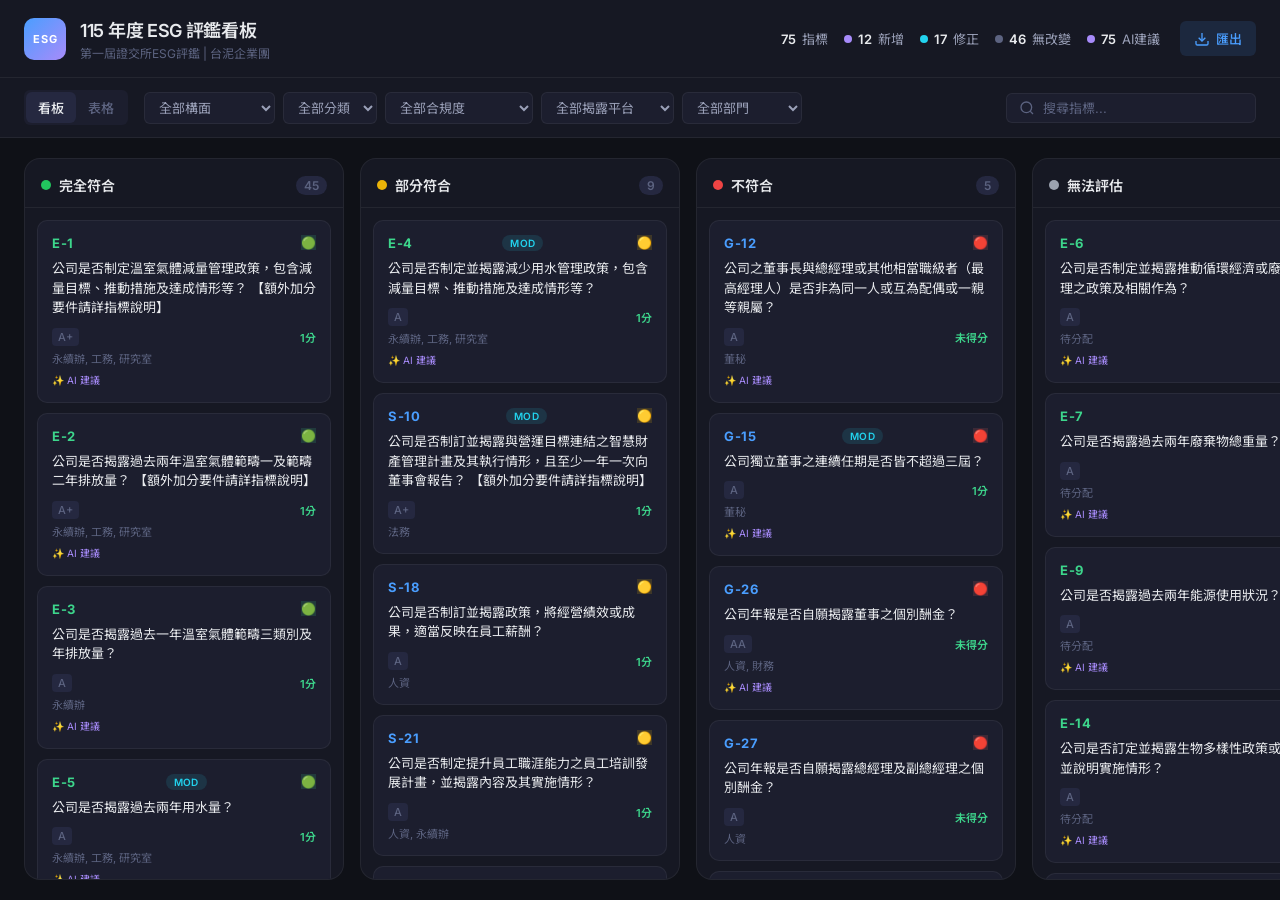
==== v2/index.html @ 0d7accf0 "Add v2 optimized dashboard for comparison New version in /v2/ with: - Fixed data (77 items, no dupli" ====
<!DOCTYPE html>
<html lang="zh-TW">
<head>
  <meta charset="UTF-8">
  <meta name="viewport" content="width=device-width, initial-scale=1.0">
  <title>ESG 評鑑看板 | 115年度</title>
  <meta name="description" content="115年度第一屆ESG評鑑指標管理看板，整合114年自評資料與AI填答建議">
  <link rel="preconnect" href="https://fonts.googleapis.com">
  <link href="https://fonts.googleapis.com/css2?family=Inter:wght@300;400;500;600;700&family=Noto+Sans+TC:wght@300;400;500;700&display=swap" rel="stylesheet">
  <link rel="stylesheet" href="style.css">
</head>
<body>
  <div id="app">
    <!-- Header -->
    <header class="header">
      <div class="header-left">
        <div class="logo">
          <span class="logo-icon">ESG</span>
          <div class="logo-text">
            <h1>115 年度 ESG 評鑑看板</h1>
            <p class="subtitle">第一屆證交所ESG評鑑 | 台泥企業團</p>
          </div>
        </div>
      </div>
      <div class="header-right">
        <div class="stats" id="stats"></div>
        <button class="btn btn-export" id="btnExport" title="匯出 Excel">
          <svg width="16" height="16" viewBox="0 0 24 24" fill="none" stroke="currentColor" stroke-width="2"><path d="M21 15v4a2 2 0 01-2 2H5a2 2 0 01-2-2v-4"/><polyline points="7 10 12 15 17 10"/><line x1="12" y1="15" x2="12" y2="3"/></svg>
          匯出
        </button>
      </div>
    </header>

    <!-- Toolbar -->
    <div class="toolbar">
      <div class="toolbar-left">
        <div class="view-toggle">
          <button class="btn btn-view active" data-view="kanban" id="btnKanban">看板</button>
          <button class="btn btn-view" data-view="table" id="btnTable">表格</button>
        </div>
        <div class="filter-group">
          <select id="filterFace" class="filter-select">
            <option value="">全部構面</option>
            <option value="E">環境面 (E)</option>
            <option value="S">社會面 (S)</option>
            <option value="G">公司治理面 (G)</option>
          </select>
          <select id="filterStatus" class="filter-select">
            <option value="">全部狀態</option>
            <option value="New_2026">新增指標</option>
            <option value="Modified_2026">修正指標</option>
          </select>
          <select id="filterCompliance" class="filter-select">
            <option value="">全部合規度</option>
            <option value="low">🟡/🔴 未完全符合</option>
            <option value="fully_compliant">🟢 完全符合</option>
            <option value="cannot_assess">⚪ 無法評估</option>
          </select>
          <select id="filterPlatform" class="filter-select">
            <option value="">全部揭露平台</option>
          </select>
          <select id="filterDept" class="filter-select">
            <option value="">全部部門</option>
          </select>
        </div>
      </div>
      <div class="toolbar-right">
        <div class="search-box">
          <svg width="16" height="16" viewBox="0 0 24 24" fill="none" stroke="currentColor" stroke-width="2"><circle cx="11" cy="11" r="8"/><path d="M21 21l-4.35-4.35"/></svg>
          <input type="text" id="searchInput" placeholder="搜尋指標..." autocomplete="off">
        </div>
      </div>
    </div>

    <!-- Kanban View -->
    <div class="kanban-container" id="kanbanView">
      <div class="kanban-board" id="kanbanBoard"></div>
    </div>

    <!-- Table View -->
    <div class="table-container hidden" id="tableView">
      <table class="data-table">
        <thead>
          <tr>
            <th>編號</th>
            <th>狀態</th>
            <th>構面</th>
            <th>評鑑指標</th>
            <th>題型</th>
            <th>114得分</th>
            <th>負責部門</th>
            <th>操作</th>
          </tr>
        </thead>
        <tbody id="tableBody"></tbody>
      </table>
    </div>

    <!-- Modal -->
    <div class="modal-overlay hidden" id="modalOverlay">
      <div class="modal" id="modal">
        <div class="modal-header">
          <div class="modal-title-group">
            <span class="modal-badge" id="modalBadge"></span>
            <h2 id="modalTitle"></h2>
          </div>
          <button class="btn-close" id="btnClose">&times;</button>
        </div>
        <div class="modal-body" id="modalBody"></div>
      </div>
    </div>
  </div>

  <script src="app.js"></script>
</body>
</html>
---- v2/style.css ----
/* ===========================
   ESG Kanban Dashboard Styles
   =========================== */

:root {
  /* Color System - Dark Mode */
  --bg-primary: #0f1117;
  --bg-secondary: #161823;
  --bg-card: #1c1e2e;
  --bg-card-hover: #232540;
  --bg-surface: #252840;
  --bg-modal: #1a1d30;

  --border-subtle: rgba(255, 255, 255, 0.06);
  --border-active: rgba(255, 255, 255, 0.12);

  --text-primary: #e8eaed;
  --text-secondary: #9aa0b8;
  --text-muted: #5c6380;

  /* Accent Colors */
  --accent-blue: #4a9eff;
  --accent-green: #3dd68c;
  --accent-orange: #f0a855;
  --accent-red: #f06565;
  --accent-purple: #a78bfa;
  --accent-cyan: #22d3ee;

  /* Category Colors */
  --env-color: #3dd68c;
  --env-bg: rgba(61, 214, 140, 0.1);
  --soc-color: #4a9eff;
  --soc-bg: rgba(74, 158, 255, 0.1);
  --gov-color: #f0a855;
  --gov-bg: rgba(240, 168, 85, 0.1);

  /* Status Colors */
  --new-color: #a78bfa;
  --new-bg: rgba(167, 139, 250, 0.12);
  --mod-color: #22d3ee;
  --mod-bg: rgba(34, 211, 238, 0.12);

  /* Score Colors */
  --score-pass: #3dd68c;
  --score-fail: #f06565;

  /* Spacing */
  --radius-sm: 6px;
  --radius-md: 10px;
  --radius-lg: 16px;
  --radius-xl: 20px;

  /* Typography */
  --font-sans: 'Inter', 'Noto Sans TC', -apple-system, BlinkMacSystemFont, sans-serif;
}

* { margin: 0; padding: 0; box-sizing: border-box; }

html, body {
  height: 100%;
  font-family: var(--font-sans);
  background: var(--bg-primary);
  color: var(--text-primary);
  -webkit-font-smoothing: antialiased;
}

#app {
  display: flex;
  flex-direction: column;
  height: 100vh;
}

/* === Header === */
.header {
  display: flex;
  align-items: center;
  justify-content: space-between;
  padding: 16px 24px;
  background: var(--bg-secondary);
  border-bottom: 1px solid var(--border-subtle);
  flex-shrink: 0;
}

.header-left { display: flex; align-items: center; gap: 16px; }
.header-right { display: flex; align-items: center; gap: 20px; }

.logo { display: flex; align-items: center; gap: 14px; }

.logo-icon {
  display: flex;
  align-items: center;
  justify-content: center;
  width: 42px;
  height: 42px;
  background: linear-gradient(135deg, var(--accent-blue), var(--accent-purple));
  border-radius: var(--radius-md);
  font-size: 11px;
  font-weight: 700;
  letter-spacing: 1px;
  color: white;
}

.logo-text h1 {
  font-size: 18px;
  font-weight: 600;
  letter-spacing: -0.3px;
}

.subtitle {
  font-size: 12px;
  color: var(--text-muted);
  margin-top: 2px;
}

.stats {
  display: flex;
  gap: 16px;
  font-size: 13px;
  color: var(--text-secondary);
}

.stat-item {
  display: flex;
  align-items: center;
  gap: 6px;
}

.stat-dot {
  width: 8px;
  height: 8px;
  border-radius: 50%;
}

.stat-count {
  font-weight: 600;
  color: var(--text-primary);
}

/* === Buttons === */
.btn {
  display: inline-flex;
  align-items: center;
  gap: 6px;
  padding: 8px 14px;
  border: none;
  border-radius: var(--radius-sm);
  font-family: var(--font-sans);
  font-size: 13px;
  font-weight: 500;
  cursor: pointer;
  transition: all 0.2s ease;
}

.btn-export {
  background: rgba(74, 158, 255, 0.12);
  color: var(--accent-blue);
}

.btn-export:hover {
  background: rgba(74, 158, 255, 0.22);
}

.btn-view {
  background: transparent;
  color: var(--text-muted);
  padding: 6px 12px;
}

.btn-view.active {
  background: var(--bg-surface);
  color: var(--text-primary);
}

.btn-view:hover:not(.active) {
  color: var(--text-secondary);
}

.btn-close {
  background: none;
  border: none;
  color: var(--text-muted);
  font-size: 24px;
  cursor: pointer;
  padding: 4px 8px;
  border-radius: var(--radius-sm);
  transition: all 0.15s;
}

.btn-close:hover {
  color: var(--text-primary);
  background: rgba(255, 255, 255, 0.06);
}

/* === Toolbar === */
.toolbar {
  display: flex;
  align-items: center;
  justify-content: space-between;
  padding: 12px 24px;
  background: var(--bg-secondary);
  border-bottom: 1px solid var(--border-subtle);
  flex-shrink: 0;
  gap: 16px;
}

.toolbar-left {
  display: flex;
  align-items: center;
  gap: 16px;
}

.toolbar-right {
  display: flex;
  align-items: center;
  gap: 12px;
}

.view-toggle {
  display: flex;
  background: var(--bg-card);
  border-radius: var(--radius-sm);
  padding: 2px;
}

.filter-group {
  display: flex;
  gap: 8px;
}

.filter-select {
  background: var(--bg-card);
  color: var(--text-secondary);
  border: 1px solid var(--border-subtle);
  border-radius: var(--radius-sm);
  padding: 6px 10px;
  font-family: var(--font-sans);
  font-size: 13px;
  cursor: pointer;
  transition: border-color 0.15s;
}

.filter-select:hover { border-color: var(--border-active); }
.filter-select:focus { outline: none; border-color: var(--accent-blue); }

.search-box {
  display: flex;
  align-items: center;
  gap: 8px;
  background: var(--bg-card);
  border: 1px solid var(--border-subtle);
  border-radius: var(--radius-sm);
  padding: 6px 12px;
  transition: border-color 0.15s;
}

.search-box:focus-within { border-color: var(--accent-blue); }

.search-box svg { color: var(--text-muted); flex-shrink: 0; }

.search-box input {
  background: transparent;
  border: none;
  color: var(--text-primary);
  font-family: var(--font-sans);
  font-size: 13px;
  width: 200px;
  outline: none;
}

.search-box input::placeholder { color: var(--text-muted); }

/* === Kanban === */
.kanban-container {
  flex: 1;
  overflow-x: auto;
  overflow-y: hidden;
  padding: 20px 24px;
}

.kanban-board {
  display: flex;
  gap: 16px;
  height: 100%;
  min-width: min-content;
}

.kanban-column {
  flex: 0 0 320px;
  display: flex;
  flex-direction: column;
  background: var(--bg-secondary);
  border-radius: var(--radius-lg);
  border: 1px solid var(--border-subtle);
  overflow: hidden;
}

.kanban-column-header {
  display: flex;
  align-items: center;
  justify-content: space-between;
  padding: 16px 16px 12px;
  border-bottom: 1px solid var(--border-subtle);
  flex-shrink: 0;
}

.kanban-column-title {
  display: flex;
  align-items: center;
  gap: 8px;
  font-size: 14px;
  font-weight: 600;
}

.column-color-dot {
  width: 10px;
  height: 10px;
  border-radius: 50%;
}

.kanban-column-count {
  background: var(--bg-surface);
  color: var(--text-muted);
  font-size: 12px;
  font-weight: 600;
  padding: 2px 8px;
  border-radius: 10px;
}

.kanban-column-body {
  flex: 1;
  overflow-y: auto;
  padding: 12px;
  display: flex;
  flex-direction: column;
  gap: 10px;
}

.kanban-column-body::-webkit-scrollbar {
  width: 4px;
}

.kanban-column-body::-webkit-scrollbar-track {
  background: transparent;
}

.kanban-column-body::-webkit-scrollbar-thumb {
  background: rgba(255, 255, 255, 0.08);
  border-radius: 4px;
}

/* === Card === */
.card {
  background: var(--bg-card);
  border: 1px solid var(--border-subtle);
  border-radius: var(--radius-md);
  padding: 14px;
  cursor: pointer;
  transition: all 0.2s ease;
  position: relative;
}

.card:hover {
  background: var(--bg-card-hover);
  border-color: var(--border-active);
  transform: translateY(-1px);
  box-shadow: 0 4px 20px rgba(0, 0, 0, 0.3);
}

.card-header {
  display: flex;
  align-items: flex-start;
  justify-content: space-between;
  margin-bottom: 8px;
}

.card-id {
  font-size: 13px;
  font-weight: 700;
  letter-spacing: 0.5px;
}

.card-id.env { color: var(--env-color); }
.card-id.soc { color: var(--soc-color); }
.card-id.gov { color: var(--gov-color); }

.card-badge {
  font-size: 10px;
  font-weight: 600;
  padding: 2px 8px;
  border-radius: 10px;
  letter-spacing: 0.3px;
}

.card-badge.new {
  background: var(--new-bg);
  color: var(--new-color);
}

.card-badge.modified {
  background: var(--mod-bg);
  color: var(--mod-color);
}

.card-title {
  font-size: 13px;
  line-height: 1.5;
  color: var(--text-primary);
  display: -webkit-box;
  -webkit-line-clamp: 3;
  -webkit-box-orient: vertical;
  overflow: hidden;
  margin-bottom: 10px;
}

.card-footer {
  display: flex;
  align-items: center;
  justify-content: space-between;
  font-size: 11px;
}

.card-type {
  background: var(--bg-surface);
  color: var(--text-muted);
  padding: 2px 6px;
  border-radius: 4px;
  font-weight: 500;
}

.card-score {
  font-weight: 600;
  display: flex;
  align-items: center;
  gap: 4px;
}

.card-score.pass { color: var(--score-pass); }
.card-score.fail { color: var(--score-fail); }
.card-score.na { color: var(--text-muted); }

.card-dept {
  font-size: 11px;
  color: var(--text-muted);
  margin-top: 6px;
  display: flex;
  align-items: center;
  gap: 4px;
}

.card-ai-badge {
  display: inline-flex;
  align-items: center;
  gap: 3px;
  font-size: 10px;
  color: var(--accent-purple);
  margin-top: 6px;
}

/* === Table View === */
.table-container {
  flex: 1;
  overflow: auto;
  padding: 20px 24px;
}

.data-table {
  width: 100%;
  border-collapse: collapse;
  font-size: 13px;
}

.data-table thead th {
  position: sticky;
  top: 0;
  background: var(--bg-secondary);
  color: var(--text-muted);
  font-weight: 600;
  font-size: 12px;
  text-transform: uppercase;
  letter-spacing: 0.5px;
  padding: 12px 14px;
  text-align: left;
  border-bottom: 1px solid var(--border-subtle);
  white-space: nowrap;
}

.data-table tbody tr {
  border-bottom: 1px solid var(--border-subtle);
  cursor: pointer;
  transition: background 0.15s;
}

.data-table tbody tr:hover {
  background: var(--bg-card-hover);
}

.data-table td {
  padding: 12px 14px;
  vertical-align: top;
}

.data-table td:nth-child(4) {
  max-width: 400px;
  white-space: normal;
  line-height: 1.5;
}

/* === Modal === */
.modal-overlay {
  position: fixed;
  inset: 0;
  background: rgba(0, 0, 0, 0.65);
  backdrop-filter: blur(8px);
  display: flex;
  align-items: center;
  justify-content: center;
  z-index: 1000;
  animation: fadeIn 0.2s ease;
}

@keyframes fadeIn {
  from { opacity: 0; }
  to { opacity: 1; }
}

.modal {
  background: var(--bg-modal);
  border: 1px solid var(--border-subtle);
  border-radius: var(--radius-xl);
  width: 90%;
  max-width: 780px;
  max-height: 85vh;
  display: flex;
  flex-direction: column;
  box-shadow: 0 20px 60px rgba(0, 0, 0, 0.5);
  animation: slideUp 0.25s ease;
}

@keyframes slideUp {
  from { transform: translateY(20px); opacity: 0; }
  to { transform: translateY(0); opacity: 1; }
}

.modal-header {
  display: flex;
  align-items: flex-start;
  justify-content: space-between;
  padding: 24px 28px 16px;
  border-bottom: 1px solid var(--border-subtle);
}

.modal-title-group {
  display: flex;
  flex-direction: column;
  gap: 8px;
  flex: 1;
}

.modal-badge {
  display: inline-flex;
  align-self: flex-start;
  font-size: 11px;
  font-weight: 600;
  padding: 3px 10px;
  border-radius: 10px;
  letter-spacing: 0.3px;
}

.modal-header h2 {
  font-size: 16px;
  font-weight: 600;
  line-height: 1.5;
}

.modal-body {
  flex: 1;
  overflow-y: auto;
  padding: 24px 28px 28px;
}

.modal-section {
  margin-bottom: 24px;
}

.modal-section:last-child {
  margin-bottom: 0;
}

.modal-section-title {
  font-size: 12px;
  font-weight: 600;
  text-transform: uppercase;
  letter-spacing: 0.8px;
  color: var(--text-muted);
  margin-bottom: 10px;
  display: flex;
  align-items: center;
  gap: 6px;
}

.modal-section-content {
  font-size: 13px;
  line-height: 1.7;
  color: var(--text-secondary);
  white-space: pre-wrap;
  word-break: break-word;
}

.modal-info-grid {
  display: grid;
  grid-template-columns: repeat(auto-fit, minmax(200px, 1fr));
  gap: 12px;
}

.info-card {
  background: var(--bg-surface);
  border-radius: var(--radius-md);
  padding: 14px;
}

.info-card-label {
  font-size: 11px;
  color: var(--text-muted);
  margin-bottom: 6px;
  font-weight: 500;
}

.info-card-value {
  font-size: 14px;
  color: var(--text-primary);
  font-weight: 600;
}

/* AI Suggestion in Modal */
.ai-section {
  background: linear-gradient(135deg, rgba(167, 139, 250, 0.06), rgba(74, 158, 255, 0.04));
  border: 1px solid rgba(167, 139, 250, 0.15);
  border-radius: var(--radius-md);
  padding: 20px;
}

.ai-section .modal-section-title {
  color: var(--accent-purple);
}

.ai-item {
  margin-bottom: 16px;
}

.ai-item:last-child { margin-bottom: 0; }

.ai-item-label {
  font-size: 12px;
  font-weight: 600;
  color: var(--accent-purple);
  margin-bottom: 6px;
}

.ai-item-content {
  font-size: 13px;
  line-height: 1.6;
  color: var(--text-secondary);
}

.ai-item-content ul {
  padding-left: 18px;
  margin-top: 4px;
}

.ai-item-content li {
  margin-bottom: 4px;
}

.ai-placeholder {
  text-align: center;
  padding: 20px;
  color: var(--text-muted);
  font-size: 13px;
}

/* Score badge in modal */
.score-badge {
  display: inline-flex;
  align-items: center;
  gap: 4px;
  padding: 4px 10px;
  border-radius: var(--radius-sm);
  font-weight: 600;
  font-size: 13px;
}

.score-badge.pass {
  background: rgba(61, 214, 140, 0.12);
  color: var(--score-pass);
}

.score-badge.fail {
  background: rgba(240, 101, 101, 0.12);
  color: var(--score-fail);
}

/* === Compliance Section === */
.compliance-badge-sm {
  font-size: 12px;
  margin-left: 4px;
  cursor: help;
}

.compliance-section {
  background: linear-gradient(135deg, rgba(74, 158, 255, 0.06), rgba(61, 214, 140, 0.04));
  border: 1px solid rgba(74, 158, 255, 0.15);
  border-radius: var(--radius-md);
  padding: 20px;
}

.compliance-section .modal-section-title {
  color: var(--accent-blue);
}

.compliance-header {
  display: flex;
  align-items: center;
  gap: 14px;
  flex-wrap: wrap;
  margin-bottom: 14px;
}

.compliance-badge {
  display: inline-flex;
  align-items: center;
  gap: 6px;
  padding: 6px 14px;
  border-radius: var(--radius-sm);
  font-weight: 700;
  font-size: 14px;
}

.compliance-full {
  background: rgba(61, 214, 140, 0.15);
  color: var(--score-pass);
}

.compliance-partial {
  background: rgba(255, 193, 7, 0.15);
  color: #ffc107;
}

.compliance-fail {
  background: rgba(240, 101, 101, 0.15);
  color: var(--score-fail);
}

.compliance-na {
  background: rgba(255, 255, 255, 0.06);
  color: var(--text-muted);
}

.compliance-confidence,
.compliance-urls {
  font-size: 12px;
  color: var(--text-muted);
  font-weight: 500;
}

.compliance-gap {
  background: rgba(0, 0, 0, 0.2);
  border-radius: var(--radius-sm);
  padding: 12px 16px;
  font-size: 13px;
  line-height: 1.7;
  color: var(--text-secondary);
  margin-bottom: 16px;
}

.compliance-list-title {
  font-size: 12px;
  font-weight: 600;
  color: var(--text-muted);
  margin: 14px 0 8px;
  display: flex;
  align-items: center;
  gap: 6px;
}

.compliance-list {
  padding-left: 20px;
  font-size: 13px;
  line-height: 1.7;
  color: var(--text-secondary);
}

.compliance-list.matched li {
  color: var(--score-pass);
}

.compliance-list.matched li::marker {
  color: var(--score-pass);
}

.compliance-list.missing li {
  color: var(--score-fail);
}

.compliance-list.missing li::marker {
  color: var(--score-fail);
}

.url-analysis-grid {
  display: flex;
  flex-direction: column;
  gap: 8px;
}

.url-analysis-item {
  display: flex;
  align-items: flex-start;
  gap: 10px;
  background: rgba(0, 0, 0, 0.15);
  border-radius: var(--radius-sm);
  padding: 10px 14px;
  font-size: 12px;
}

.url-analysis-item.irrelevant {
  opacity: 0.6;
}

.url-icon {
  flex-shrink: 0;
  font-size: 14px;
  margin-top: 1px;
}

.url-info {
  flex: 1;
  min-width: 0;
}

.url-path {
  font-family: var(--font-mono);
  font-size: 11px;
  color: var(--accent-blue);
  white-space: nowrap;
  overflow: hidden;
  text-overflow: ellipsis;
  margin-bottom: 4px;
}

.url-summary {
  font-size: 12px;
  color: var(--text-muted);
  line-height: 1.5;
}

.compliance-recommendation {
  margin-top: 14px;
  background: rgba(255, 193, 7, 0.08);
  border: 1px solid rgba(255, 193, 7, 0.15);
  border-radius: var(--radius-sm);
  padding: 12px 16px;
  font-size: 13px;
  line-height: 1.7;
  color: var(--text-secondary);
}

.compliance-recommendation strong {
  color: #ffc107;
}

/* === Draft Section ===  */
.draft-section {
  background: linear-gradient(135deg, rgba(61, 214, 140, 0.06), rgba(74, 158, 255, 0.04));
  border: 1px solid rgba(61, 214, 140, 0.15);
  border-radius: var(--radius-md);
  padding: 20px;
}

.draft-section .modal-section-title {
  color: var(--accent-green);
}

.draft-form {
  display: flex;
  flex-direction: column;
  gap: 12px;
}

.draft-input-row {
  display: grid;
  grid-template-columns: 1fr 1fr;
  gap: 12px;
}

.draft-field {
  display: flex;
  flex-direction: column;
  gap: 4px;
}

.draft-label {
  font-size: 12px;
  font-weight: 500;
  color: var(--text-muted);
}

.draft-required {
  color: var(--accent-red);
}

.draft-input {
  background: rgba(0, 0, 0, 0.25);
  border: 1px solid var(--border-subtle);
  border-radius: var(--radius-sm);
  padding: 8px 12px;
  color: var(--text-primary);
  font-family: var(--font-sans);
  font-size: 13px;
  transition: border-color 0.15s;
}

.draft-input:focus {
  outline: none;
  border-color: var(--accent-green);
}

.draft-input::placeholder {
  color: var(--text-muted);
}

.draft-textarea {
  background: rgba(0, 0, 0, 0.25);
  border: 1px solid var(--border-subtle);
  border-radius: var(--radius-sm);
  padding: 12px;
  color: var(--text-primary);
  font-family: var(--font-sans);
  font-size: 13px;
  line-height: 1.6;
  resize: vertical;
  min-height: 100px;
  transition: border-color 0.15s;
}

.draft-textarea:focus {
  outline: none;
  border-color: var(--accent-green);
}

.draft-textarea::placeholder {
  color: var(--text-muted);
}

.draft-actions {
  display: flex;
  align-items: center;
  gap: 14px;
  margin-top: 4px;
}

.draft-submit-btn {
  display: inline-flex;
  align-items: center;
  gap: 6px;
  padding: 10px 20px;
  border: none;
  border-radius: var(--radius-sm);
  background: linear-gradient(135deg, var(--accent-green), #2bb878);
  color: #fff;
  font-family: var(--font-sans);
  font-size: 13px;
  font-weight: 600;
  cursor: pointer;
  transition: all 0.2s ease;
  box-shadow: 0 2px 12px rgba(61, 214, 140, 0.25);
}

.draft-submit-btn:hover:not(:disabled) {
  transform: translateY(-1px);
  box-shadow: 0 4px 20px rgba(61, 214, 140, 0.35);
}

.draft-submit-btn:active:not(:disabled) {
  transform: translateY(0);
}

.draft-submit-btn:disabled {
  opacity: 0.6;
  cursor: not-allowed;
}

.draft-status {
  font-size: 13px;
  font-weight: 500;
  transition: all 0.2s;
}

.draft-status-success {
  color: var(--accent-green);
}

.draft-status-error {
  color: var(--accent-red);
}

@media (max-width: 768px) {
  .draft-input-row {
    grid-template-columns: 1fr;
  }
}

/* === Hidden === */
.hidden { display: none !important; }

/* === Responsive === */
@media (max-width: 768px) {
  .header { flex-direction: column; gap: 12px; align-items: flex-start; }
  .toolbar { flex-direction: column; align-items: stretch; }
  .toolbar-left { flex-wrap: wrap; }
  .filter-group { flex-wrap: wrap; }
  .kanban-column { flex: 0 0 280px; }
}
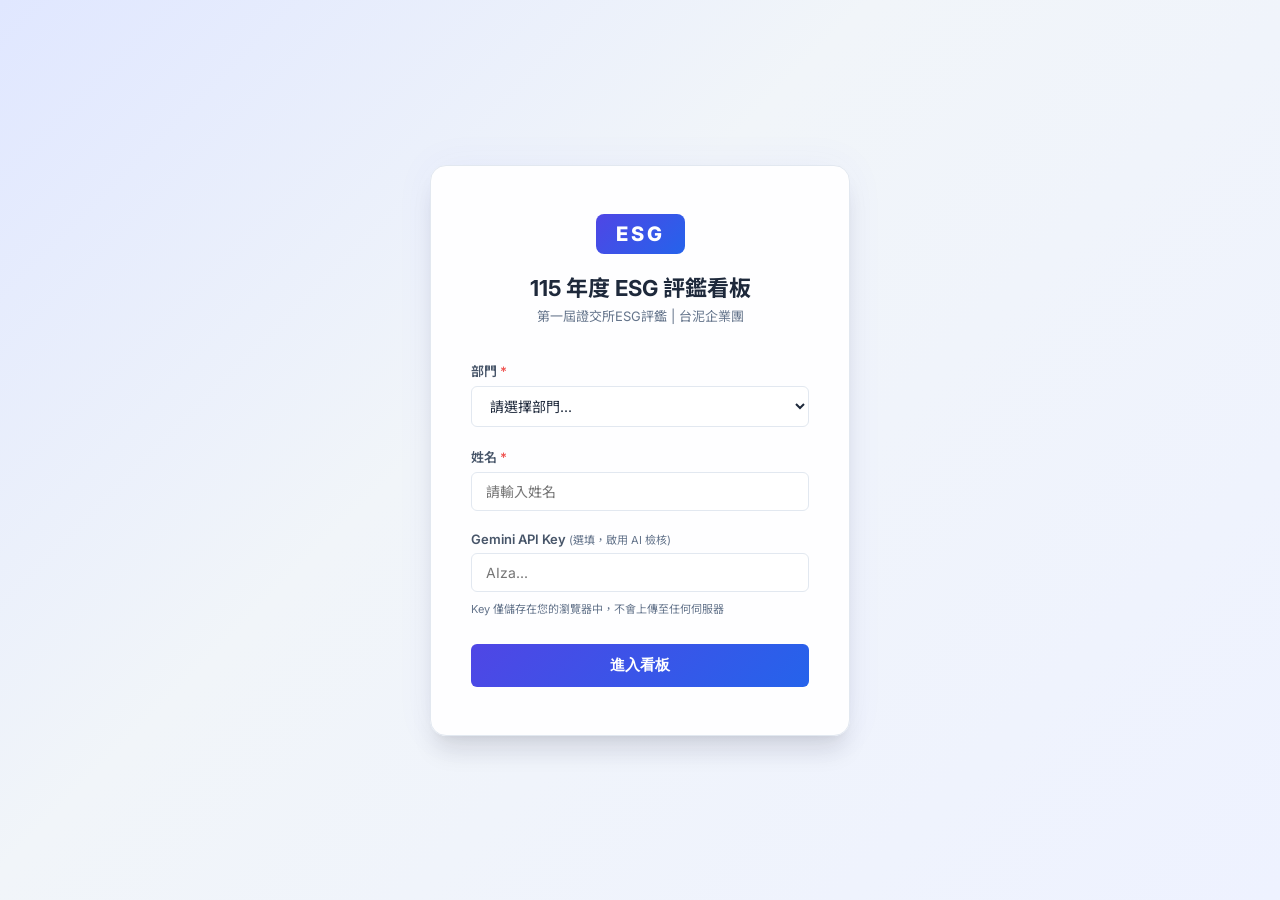
==== commit 51311411: "feat: integrate V2 UI with AI validation, fill-in forms, and light theme" ====
--- a/v2/index.html
+++ b/v2/index.html
@@ -10,7 +10,37 @@
   <link rel="stylesheet" href="style.css">
 </head>
 <body>
-  <div id="app">
+  <!-- Login Overlay -->
+  <div class="login-overlay" id="loginOverlay">
+    <div class="login-card">
+      <div class="login-logo">
+        <span class="login-logo-icon">ESG</span>
+        <h1>115 年度 ESG 評鑑看板</h1>
+        <p>第一屆證交所ESG評鑑 | 台泥企業團</p>
+      </div>
+      <div class="login-form">
+        <div class="login-field">
+          <label>部門 <span class="required">*</span></label>
+          <select id="loginDept" class="login-input">
+            <option value="">請選擇部門...</option>
+          </select>
+        </div>
+        <div class="login-field">
+          <label>姓名 <span class="required">*</span></label>
+          <input type="text" id="loginName" class="login-input" placeholder="請輸入姓名">
+        </div>
+        <div class="login-field">
+          <label>Gemini API Key <span class="login-optional">(選填，啟用 AI 檢核)</span></label>
+          <input type="password" id="loginApiKey" class="login-input" placeholder="AIza...">
+          <div class="login-hint">Key 僅儲存在您的瀏覽器中，不會上傳至任何伺服器</div>
+        </div>
+        <button class="login-btn" id="loginBtn" onclick="handleLogin()">進入看板</button>
+        <div class="login-error hidden" id="loginError"></div>
+      </div>
+    </div>
+  </div>
+
+  <div id="app" class="hidden">
     <!-- Header -->
     <header class="header">
       <div class="header-left">
@@ -24,6 +54,7 @@
       </div>
       <div class="header-right">
         <div class="stats" id="stats"></div>
+        <div class="user-info" id="userInfo"></div>
         <button class="btn btn-export" id="btnExport" title="匯出 Excel">
           <svg width="16" height="16" viewBox="0 0 24 24" fill="none" stroke="currentColor" stroke-width="2"><path d="M21 15v4a2 2 0 01-2 2H5a2 2 0 01-2-2v-4"/><polyline points="7 10 12 15 17 10"/><line x1="12" y1="15" x2="12" y2="3"/></svg>
           匯出
@@ -39,6 +70,7 @@
           <button class="btn btn-view" data-view="table" id="btnTable">表格</button>
         </div>
         <div class="filter-group">
+          <!-- V2 面板 -->
           <select id="filterFace" class="filter-select">
             <option value="">全部構面</option>
             <option value="E">環境面 (E)</option>
@@ -47,8 +79,9 @@
           </select>
           <select id="filterStatus" class="filter-select">
             <option value="">全部狀態</option>
-            <option value="New_2026">新增指標</option>
-            <option value="Modified_2026">修正指標</option>
+            <option value="新增">新增指標</option>
+            <option value="修正">修正指標</option>
+            <option value="無改變">無改變</option>
           </select>
           <select id="filterCompliance" class="filter-select">
             <option value="">全部合規度</option>
@@ -56,11 +89,18 @@
             <option value="fully_compliant">🟢 完全符合</option>
             <option value="cannot_assess">⚪ 無法評估</option>
           </select>
+          <!-- Additional V2 Filter -->
           <select id="filterPlatform" class="filter-select">
             <option value="">全部揭露平台</option>
           </select>
           <select id="filterDept" class="filter-select">
             <option value="">全部部門</option>
+          </select>
+          <select id="filterFilled" class="filter-select">
+            <option value="">全部填答狀態</option>
+            <option value="filled">✅ 已填答</option>
+            <option value="draft">📝 有草稿</option>
+            <option value="empty">⬜ 未填答</option>
           </select>
         </div>
       </div>
@@ -89,6 +129,7 @@
             <th>題型</th>
             <th>114得分</th>
             <th>負責部門</th>
+            <th>填答</th>
             <th>操作</th>
           </tr>
         </thead>
@@ -111,6 +152,7 @@
     </div>
   </div>
 
+  <script src="ai-validator.js"></script>
   <script src="app.js"></script>
 </body>
 </html>
--- a/v2/style.css
+++ b/v2/style.css
@@ -1,1021 +1,886 @@
-/* ===========================
-   ESG Kanban Dashboard Styles
-   =========================== */
-
+/* ========================================
+   ESG Dashboard - Enhanced Style v3 (Light Mode)
+   ======================================== */
+
+/* CSS Variables */
 :root {
-  /* Color System - Dark Mode */
-  --bg-primary: #0f1117;
-  --bg-secondary: #161823;
-  --bg-card: #1c1e2e;
-  --bg-card-hover: #232540;
-  --bg-surface: #252840;
-  --bg-modal: #1a1d30;
-
-  --border-subtle: rgba(255, 255, 255, 0.06);
-  --border-active: rgba(255, 255, 255, 0.12);
-
-  --text-primary: #e8eaed;
-  --text-secondary: #9aa0b8;
-  --text-muted: #5c6380;
-
-  /* Accent Colors */
-  --accent-blue: #4a9eff;
-  --accent-green: #3dd68c;
-  --accent-orange: #f0a855;
-  --accent-red: #f06565;
-  --accent-purple: #a78bfa;
-  --accent-cyan: #22d3ee;
-
-  /* Category Colors */
-  --env-color: #3dd68c;
-  --env-bg: rgba(61, 214, 140, 0.1);
-  --soc-color: #4a9eff;
-  --soc-bg: rgba(74, 158, 255, 0.1);
-  --gov-color: #f0a855;
-  --gov-bg: rgba(240, 168, 85, 0.1);
-
-  /* Status Colors */
-  --new-color: #a78bfa;
-  --new-bg: rgba(167, 139, 250, 0.12);
-  --mod-color: #22d3ee;
-  --mod-bg: rgba(34, 211, 238, 0.12);
-
-  /* Score Colors */
-  --score-pass: #3dd68c;
-  --score-fail: #f06565;
-
-  /* Spacing */
+  /* Light Theme Colors */
+  --bg-dark: #f8fafc;
+  --bg-surface: #ffffff;
+  --bg-card: #ffffff;
+  --bg-hover: #f1f5f9;
+  --bg-input: #ffffff;
+  --border-subtle: #e2e8f0;
+  --border-focus: #5c6bc0;
+
+  --text-primary: #1e293b;
+  --text-secondary: #475569;
+  --text-muted: #64748b;
+
+  --env-color: #059669;
+  --soc-color: #d946ef;
+  --gov-color: #4f46e5;
+
+  --new-color: #0284c7;
+  --mod-color: #d97706;
+
+  --score-pass: #059669;
+  --score-fail: #e11d48;
+
+  --accent-blue: #2563eb;
+  --accent-cyan: #0891b2;
+  --accent-orange: #ea580c;
+  --accent-green: #16a34a;
+  --accent-purple: #9333ea;
+
+  --gradient-primary: linear-gradient(135deg, #4f46e5 0%, #2563eb 100%);
+  --gradient-success: linear-gradient(135deg, #15803d 0%, #16a34a 100%);
+  --gradient-warning: linear-gradient(135deg, #b45309 0%, #ea580c 100%);
+  --gradient-error: linear-gradient(135deg, #be123c 0%, #e11d48 100%);
+
+  --shadow-card: 0 4px 6px -1px rgba(0,0,0,0.05), 0 2px 4px -2px rgba(0,0,0,0.02);
+  --shadow-modal: 0 20px 25px -5px rgba(0,0,0,0.1), 0 8px 10px -6px rgba(0,0,0,0.05);
+  --shadow-glow: 0 0 15px rgba(79,70,229,0.15);
+  --radius: 10px;
   --radius-sm: 6px;
-  --radius-md: 10px;
-  --radius-lg: 16px;
-  --radius-xl: 20px;
-
-  /* Typography */
-  --font-sans: 'Inter', 'Noto Sans TC', -apple-system, BlinkMacSystemFont, sans-serif;
-}
-
-* { margin: 0; padding: 0; box-sizing: border-box; }
-
-html, body {
-  height: 100%;
-  font-family: var(--font-sans);
-  background: var(--bg-primary);
-  color: var(--text-primary);
+}
+
+/* Reset */
+*, *::before, *::after { box-sizing: border-box; margin: 0; padding: 0; }
+html { font-size: 14px; }
+body {
+  font-family: 'Inter', 'Noto Sans TC', sans-serif;
+  background: var(--bg-dark);
+  color: var(--text-primary);
+  min-height: 100vh;
   -webkit-font-smoothing: antialiased;
 }
 
-#app {
-  display: flex;
-  flex-direction: column;
-  height: 100vh;
-}
-
-/* === Header === */
-.header {
-  display: flex;
-  align-items: center;
-  justify-content: space-between;
-  padding: 16px 24px;
-  background: var(--bg-secondary);
-  border-bottom: 1px solid var(--border-subtle);
-  flex-shrink: 0;
-}
-
-.header-left { display: flex; align-items: center; gap: 16px; }
-.header-right { display: flex; align-items: center; gap: 20px; }
-
-.logo { display: flex; align-items: center; gap: 14px; }
-
-.logo-icon {
+.hidden { display: none !important; }
+
+/* ========================================
+   LOGIN OVERLAY
+   ======================================== */
+.login-overlay {
+  position: fixed;
+  inset: 0;
+  z-index: 9999;
   display: flex;
   align-items: center;
   justify-content: center;
-  width: 42px;
-  height: 42px;
-  background: linear-gradient(135deg, var(--accent-blue), var(--accent-purple));
-  border-radius: var(--radius-md);
+  background: linear-gradient(135deg, #e0e7ff 0%, #f1f5f9 40%, #eef2ff 100%);
+  backdrop-filter: blur(20px);
+}
+
+.login-card {
+  width: 420px;
+  background: rgba(255, 255, 255, 0.95);
+  border: 1px solid var(--border-subtle);
+  border-radius: 16px;
+  padding: 48px 40px;
+  box-shadow: var(--shadow-modal), 0 0 40px rgba(79,70,229,0.05);
+  animation: login-fade-in 0.5s ease;
+}
+
+@keyframes login-fade-in {
+  from { opacity: 0; transform: translateY(20px) scale(0.97); }
+  to { opacity: 1; transform: translateY(0) scale(1); }
+}
+
+.login-logo {
+  text-align: center;
+  margin-bottom: 36px;
+}
+.login-logo-icon {
+  display: inline-block;
+  font-size: 20px;
+  font-weight: 800;
+  letter-spacing: 3px;
+  background: var(--gradient-primary);
+  color: #fff;
+  padding: 8px 20px;
+  border-radius: 8px;
+  margin-bottom: 16px;
+}
+.login-logo h1 {
+  font-size: 22px;
+  font-weight: 700;
+  color: var(--text-primary);
+  margin-bottom: 4px;
+}
+.login-logo p {
+  font-size: 13px;
+  color: var(--text-muted);
+}
+
+.login-form { display: flex; flex-direction: column; gap: 20px; }
+.login-field { display: flex; flex-direction: column; gap: 6px; }
+.login-field label {
+  font-size: 13px;
+  font-weight: 600;
+  color: var(--text-secondary);
+}
+.login-field .required { color: #ef5350; }
+.login-optional {
   font-size: 11px;
-  font-weight: 700;
-  letter-spacing: 1px;
-  color: white;
-}
-
-.logo-text h1 {
-  font-size: 18px;
-  font-weight: 600;
-  letter-spacing: -0.3px;
-}
-
-.subtitle {
-  font-size: 12px;
+  color: var(--text-muted);
+  font-weight: 400;
+}
+.login-input {
+  background: var(--bg-input);
+  border: 1px solid var(--border-subtle);
+  border-radius: var(--radius-sm);
+  color: var(--text-primary);
+  padding: 10px 14px;
+  font-size: 14px;
+  font-family: inherit;
+  outline: none;
+  transition: border-color 0.2s, box-shadow 0.2s;
+}
+.login-input:focus {
+  border-color: var(--border-focus);
+  box-shadow: 0 0 0 3px rgba(92,107,192,0.1);
+}
+.login-input option {
+  background: var(--bg-surface);
+  color: var(--text-primary);
+}
+.login-hint {
+  font-size: 11px;
   color: var(--text-muted);
   margin-top: 2px;
 }
-
-.stats {
-  display: flex;
-  gap: 16px;
-  font-size: 13px;
-  color: var(--text-secondary);
-}
-
+.login-btn {
+  margin-top: 8px;
+  background: var(--gradient-primary);
+  color: white;
+  border: none;
+  border-radius: var(--radius-sm);
+  padding: 12px;
+  font-size: 15px;
+  font-weight: 600;
+  cursor: pointer;
+  transition: transform 0.15s, box-shadow 0.2s;
+}
+.login-btn:hover {
+  transform: translateY(-1px);
+  box-shadow: var(--shadow-glow);
+}
+.login-btn:active { transform: translateY(0); }
+.login-error {
+  text-align: center;
+  color: #e11d48;
+  font-size: 13px;
+  padding: 8px;
+  background: rgba(225,29,72,0.1);
+  border-radius: var(--radius-sm);
+}
+
+/* ========================================
+   HEADER
+   ======================================== */
+.header {
+  display: flex;
+  align-items: center;
+  justify-content: space-between;
+  padding: 16px 28px;
+  border-bottom: 1px solid var(--border-subtle);
+  background: var(--bg-surface);
+  position: sticky;
+  top: 0;
+  z-index: 100;
+}
+.header-left, .header-right { display: flex; align-items: center; gap: 16px; }
+.logo { display: flex; align-items: center; gap: 12px; }
+.logo-icon {
+  font-size: 14px;
+  font-weight: 800;
+  letter-spacing: 3px;
+  background: var(--gradient-primary);
+  color: #fff;
+  padding: 6px 14px;
+  border-radius: 6px;
+}
+.logo-text h1 { font-size: 17px; font-weight: 700; line-height: 1.2; }
+.subtitle { font-size: 12px; color: var(--text-muted); }
+
+.stats { display: flex; align-items: center; gap: 14px; }
 .stat-item {
   display: flex;
   align-items: center;
+  gap: 4px;
+  font-size: 13px;
+  color: var(--text-secondary);
+}
+.stat-count { font-weight: 600; color: var(--text-primary); }
+.stat-dot { width: 8px; height: 8px; border-radius: 50%; }
+
+.user-info { display: flex; align-items: center; }
+.user-badge {
+  display: inline-flex;
+  align-items: center;
   gap: 6px;
-}
-
-.stat-dot {
-  width: 8px;
-  height: 8px;
-  border-radius: 50%;
-}
-
-.stat-count {
-  font-weight: 600;
-  color: var(--text-primary);
-}
-
-/* === Buttons === */
+  padding: 6px 14px;
+  background: rgba(92,107,192,0.08);
+  border: 1px solid rgba(92,107,192,0.15);
+  border-radius: 20px;
+  font-size: 13px;
+  color: var(--text-primary);
+  font-weight: 500;
+  cursor: pointer;
+  transition: background 0.2s;
+}
+.user-badge:hover { background: rgba(92,107,192,0.15); }
+
+/* ========================================
+   TOOLBAR
+   ======================================== */
+.toolbar {
+  display: flex;
+  align-items: center;
+  justify-content: space-between;
+  padding: 12px 28px;
+  border-bottom: 1px solid var(--border-subtle);
+  background: var(--bg-surface);
+  flex-wrap: wrap;
+  gap: 10px;
+}
+.toolbar-left, .toolbar-right { display: flex; align-items: center; gap: 10px; flex-wrap: wrap; }
+
 .btn {
   display: inline-flex;
   align-items: center;
   gap: 6px;
-  padding: 8px 14px;
-  border: none;
-  border-radius: var(--radius-sm);
-  font-family: var(--font-sans);
-  font-size: 13px;
-  font-weight: 500;
+  padding: 7px 14px;
+  border: 1px solid var(--border-subtle);
+  border-radius: var(--radius-sm);
+  background: var(--bg-surface);
+  color: var(--text-secondary);
+  font-size: 13px;
   cursor: pointer;
-  transition: all 0.2s ease;
-}
-
-.btn-export {
-  background: rgba(74, 158, 255, 0.12);
-  color: var(--accent-blue);
-}
-
-.btn-export:hover {
-  background: rgba(74, 158, 255, 0.22);
-}
-
-.btn-view {
-  background: transparent;
+  transition: all 0.15s;
+  font-family: inherit;
+}
+.btn:hover { background: var(--bg-hover); color: var(--text-primary); }
+
+.view-toggle { display: flex; gap: 0; }
+.view-toggle .btn { border-radius: 0; }
+.view-toggle .btn:first-child { border-radius: var(--radius-sm) 0 0 var(--radius-sm); }
+.view-toggle .btn:last-child { border-radius: 0 var(--radius-sm) var(--radius-sm) 0; }
+.view-toggle .btn.active {
+  background: var(--gradient-primary);
+  border-color: transparent;
+  color: #fff;
+}
+
+.filter-group { display: flex; gap: 8px; flex-wrap: wrap; }
+.filter-select {
+  background: var(--bg-input);
+  border: 1px solid var(--border-subtle);
+  border-radius: var(--radius-sm);
+  color: var(--text-secondary);
+  padding: 7px 10px;
+  font-size: 12px;
+  font-family: inherit;
+  cursor: pointer;
+  outline: none;
+  min-width: 100px;
+}
+.filter-select:focus { border-color: var(--border-focus); }
+.filter-select option { background: var(--bg-surface); }
+
+.search-box {
+  display: flex;
+  align-items: center;
+  gap: 8px;
+  background: var(--bg-input);
+  border: 1px solid var(--border-subtle);
+  border-radius: var(--radius-sm);
+  padding: 5px 12px;
   color: var(--text-muted);
-  padding: 6px 12px;
-}
-
-.btn-view.active {
-  background: var(--bg-surface);
-  color: var(--text-primary);
-}
-
-.btn-view:hover:not(.active) {
-  color: var(--text-secondary);
-}
-
-.btn-close {
-  background: none;
-  border: none;
-  color: var(--text-muted);
-  font-size: 24px;
-  cursor: pointer;
-  padding: 4px 8px;
-  border-radius: var(--radius-sm);
-  transition: all 0.15s;
-}
-
-.btn-close:hover {
-  color: var(--text-primary);
-  background: rgba(255, 255, 255, 0.06);
-}
-
-/* === Toolbar === */
-.toolbar {
-  display: flex;
-  align-items: center;
-  justify-content: space-between;
-  padding: 12px 24px;
-  background: var(--bg-secondary);
-  border-bottom: 1px solid var(--border-subtle);
-  flex-shrink: 0;
-  gap: 16px;
-}
-
-.toolbar-left {
-  display: flex;
-  align-items: center;
-  gap: 16px;
-}
-
-.toolbar-right {
-  display: flex;
-  align-items: center;
-  gap: 12px;
-}
-
-.view-toggle {
-  display: flex;
-  background: var(--bg-card);
-  border-radius: var(--radius-sm);
-  padding: 2px;
-}
-
-.filter-group {
-  display: flex;
-  gap: 8px;
-}
-
-.filter-select {
-  background: var(--bg-card);
-  color: var(--text-secondary);
-  border: 1px solid var(--border-subtle);
-  border-radius: var(--radius-sm);
-  padding: 6px 10px;
-  font-family: var(--font-sans);
-  font-size: 13px;
-  cursor: pointer;
-  transition: border-color 0.15s;
-}
-
-.filter-select:hover { border-color: var(--border-active); }
-.filter-select:focus { outline: none; border-color: var(--accent-blue); }
-
-.search-box {
-  display: flex;
-  align-items: center;
-  gap: 8px;
-  background: var(--bg-card);
-  border: 1px solid var(--border-subtle);
-  border-radius: var(--radius-sm);
-  padding: 6px 12px;
-  transition: border-color 0.15s;
-}
-
-.search-box:focus-within { border-color: var(--accent-blue); }
-
-.search-box svg { color: var(--text-muted); flex-shrink: 0; }
-
+}
 .search-box input {
   background: transparent;
   border: none;
   color: var(--text-primary);
-  font-family: var(--font-sans);
-  font-size: 13px;
-  width: 200px;
+  font-size: 13px;
   outline: none;
-}
-
-.search-box input::placeholder { color: var(--text-muted); }
-
-/* === Kanban === */
+  width: 160px;
+  font-family: inherit;
+}
+.search-box input::placeholder {
+  color: var(--text-muted);
+}
+
+.btn-export {
+  background: rgba(22, 163, 74, 0.1);
+  border: 1px solid rgba(22, 163, 74, 0.2);
+  color: #16a34a;
+}
+.btn-export:hover { background: rgba(22, 163, 74, 0.15); }
+
+/* ========================================
+   KANBAN
+   ======================================== */
 .kanban-container {
-  flex: 1;
+  padding: 20px 28px;
   overflow-x: auto;
-  overflow-y: hidden;
-  padding: 20px 24px;
-}
-
+}
 .kanban-board {
   display: flex;
   gap: 16px;
-  height: 100%;
-  min-width: min-content;
-}
-
+  min-height: calc(100vh - 180px);
+}
 .kanban-column {
-  flex: 0 0 320px;
+  min-width: 280px;
+  max-width: 320px;
+  flex-shrink: 0;
   display: flex;
   flex-direction: column;
-  background: var(--bg-secondary);
-  border-radius: var(--radius-lg);
-  border: 1px solid var(--border-subtle);
-  overflow: hidden;
-}
-
+}
 .kanban-column-header {
   display: flex;
   align-items: center;
   justify-content: space-between;
-  padding: 16px 16px 12px;
-  border-bottom: 1px solid var(--border-subtle);
-  flex-shrink: 0;
-}
-
+  padding: 10px 14px;
+  border-radius: var(--radius) var(--radius) 0 0;
+  background: var(--bg-surface);
+  border: 1px solid var(--border-subtle);
+  border-bottom: none;
+}
 .kanban-column-title {
   display: flex;
   align-items: center;
   gap: 8px;
-  font-size: 14px;
-  font-weight: 600;
-}
-
-.column-color-dot {
-  width: 10px;
-  height: 10px;
-  border-radius: 50%;
-}
-
+  font-size: 13px;
+  font-weight: 600;
+}
+.column-color-dot { width: 10px; height: 10px; border-radius: 50%; }
 .kanban-column-count {
-  background: var(--bg-surface);
-  color: var(--text-muted);
-  font-size: 12px;
-  font-weight: 600;
+  background: var(--bg-dark);
   padding: 2px 8px;
   border-radius: 10px;
-}
-
+  font-size: 12px;
+  color: var(--text-muted);
+  font-weight: 600;
+}
 .kanban-column-body {
   flex: 1;
+  padding: 10px;
+  display: flex;
+  flex-direction: column;
+  gap: 8px;
+  background: var(--bg-dark);
+  border: 1px solid var(--border-subtle);
+  border-top: none;
+  border-radius: 0 0 var(--radius) var(--radius);
   overflow-y: auto;
-  padding: 12px;
-  display: flex;
-  flex-direction: column;
-  gap: 10px;
-}
-
-.kanban-column-body::-webkit-scrollbar {
-  width: 4px;
-}
-
-.kanban-column-body::-webkit-scrollbar-track {
-  background: transparent;
-}
-
-.kanban-column-body::-webkit-scrollbar-thumb {
-  background: rgba(255, 255, 255, 0.08);
-  border-radius: 4px;
-}
-
-/* === Card === */
+  max-height: calc(100vh - 240px);
+}
+
+/* Card */
 .card {
   background: var(--bg-card);
   border: 1px solid var(--border-subtle);
-  border-radius: var(--radius-md);
-  padding: 14px;
+  border-radius: var(--radius-sm);
+  padding: 12px;
   cursor: pointer;
-  transition: all 0.2s ease;
-  position: relative;
-}
-
+  transition: transform 0.15s, box-shadow 0.2s, border-color 0.2s;
+  box-shadow: 0 1px 2px rgba(0,0,0,0.02);
+}
 .card:hover {
-  background: var(--bg-card-hover);
-  border-color: var(--border-active);
-  transform: translateY(-1px);
-  box-shadow: 0 4px 20px rgba(0, 0, 0, 0.3);
-}
-
+  transform: translateY(-2px);
+  box-shadow: var(--shadow-card);
+  border-color: var(--border-focus);
+}
 .card-header {
   display: flex;
-  align-items: flex-start;
-  justify-content: space-between;
+  align-items: center;
+  gap: 6px;
   margin-bottom: 8px;
-}
-
+  flex-wrap: wrap;
+}
 .card-id {
-  font-size: 13px;
   font-weight: 700;
-  letter-spacing: 0.5px;
-}
-
-.card-id.env { color: var(--env-color); }
-.card-id.soc { color: var(--soc-color); }
-.card-id.gov { color: var(--gov-color); }
+  font-size: 13px;
+  padding: 2px 8px;
+  border-radius: 4px;
+}
+.card-id.env { background: rgba(16, 185, 129, 0.1); color: var(--env-color); }
+.card-id.soc { background: rgba(217, 70, 239, 0.1); color: var(--soc-color); }
+.card-id.gov { background: rgba(79, 70, 229, 0.1); color: var(--gov-color); }
 
 .card-badge {
   font-size: 10px;
-  font-weight: 600;
-  padding: 2px 8px;
-  border-radius: 10px;
-  letter-spacing: 0.3px;
-}
-
-.card-badge.new {
-  background: var(--new-bg);
-  color: var(--new-color);
-}
-
-.card-badge.modified {
-  background: var(--mod-bg);
-  color: var(--mod-color);
+  font-weight: 700;
+  padding: 2px 6px;
+  border-radius: 3px;
+  letter-spacing: 0.5px;
+}
+.card-badge.new { background: rgba(2, 132, 199, 0.1); color: var(--new-color); }
+.card-badge.modified { background: rgba(217, 119, 6, 0.1); color: var(--mod-color); }
+
+.card-filled-badge {
+  font-size: 14px;
+  margin-left: auto;
+}
+.card-draft-badge {
+  font-size: 14px;
+  margin-left: auto;
+  opacity: 0.8;
 }
 
 .card-title {
   font-size: 13px;
   line-height: 1.5;
   color: var(--text-primary);
+  margin-bottom: 8px;
   display: -webkit-box;
   -webkit-line-clamp: 3;
   -webkit-box-orient: vertical;
   overflow: hidden;
-  margin-bottom: 10px;
-}
-
+}
 .card-footer {
   display: flex;
-  align-items: center;
   justify-content: space-between;
-  font-size: 11px;
-}
-
-.card-type {
-  background: var(--bg-surface);
-  color: var(--text-muted);
-  padding: 2px 6px;
-  border-radius: 4px;
-  font-weight: 500;
-}
-
-.card-score {
-  font-weight: 600;
-  display: flex;
-  align-items: center;
-  gap: 4px;
-}
-
+  align-items: center;
+}
+.card-type { font-size: 11px; color: var(--text-muted); font-weight: 500;}
+.card-score { font-size: 12px; font-weight: 600; }
 .card-score.pass { color: var(--score-pass); }
 .card-score.fail { color: var(--score-fail); }
 .card-score.na { color: var(--text-muted); }
 
-.card-dept {
+.card-ai-badge {
   font-size: 11px;
-  color: var(--text-muted);
-  margin-top: 6px;
-  display: flex;
-  align-items: center;
-  gap: 4px;
-}
-
-.card-ai-badge {
-  display: inline-flex;
-  align-items: center;
-  gap: 3px;
-  font-size: 10px;
   color: var(--accent-purple);
   margin-top: 6px;
-}
-
-/* === Table View === */
-.table-container {
-  flex: 1;
-  overflow: auto;
-  padding: 20px 24px;
-}
-
+  font-weight: 600;
+}
+
+.compliance-badge-sm {
+  font-size: 10px;
+  cursor: help;
+}
+
+.filled-badge-sm { font-size: 14px; }
+.draft-badge-sm { font-size: 14px; opacity: 0.8; }
+
+/* ========================================
+   TABLE
+   ======================================== */
+.table-container { padding: 20px 28px; overflow-x: auto; }
 .data-table {
   width: 100%;
   border-collapse: collapse;
   font-size: 13px;
-}
-
-.data-table thead th {
-  position: sticky;
-  top: 0;
-  background: var(--bg-secondary);
+  background: var(--bg-surface);
+  border-radius: var(--radius);
+  overflow: hidden;
+  box-shadow: 0 1px 3px rgba(0,0,0,0.05);
+}
+.data-table th {
+  text-align: left;
+  padding: 12px 14px;
+  background: var(--bg-dark);
   color: var(--text-muted);
   font-weight: 600;
   font-size: 12px;
-  text-transform: uppercase;
-  letter-spacing: 0.5px;
-  padding: 12px 14px;
-  text-align: left;
-  border-bottom: 1px solid var(--border-subtle);
+  border-bottom: 2px solid var(--border-subtle);
   white-space: nowrap;
 }
-
-.data-table tbody tr {
-  border-bottom: 1px solid var(--border-subtle);
-  cursor: pointer;
-  transition: background 0.15s;
-}
-
-.data-table tbody tr:hover {
-  background: var(--bg-card-hover);
-}
-
 .data-table td {
   padding: 12px 14px;
-  vertical-align: top;
-}
-
-.data-table td:nth-child(4) {
-  max-width: 400px;
-  white-space: normal;
-  line-height: 1.5;
-}
-
-/* === Modal === */
+  border-bottom: 1px solid var(--border-subtle);
+  color: var(--text-secondary);
+  max-width: 300px;
+  white-space: nowrap;
+  overflow: hidden;
+  text-overflow: ellipsis;
+}
+.data-table tr { cursor: pointer; transition: background 0.15s; }
+.data-table tbody tr:hover { background: var(--bg-hover); }
+
+/* ========================================
+   MODAL
+   ======================================== */
 .modal-overlay {
   position: fixed;
   inset: 0;
-  background: rgba(0, 0, 0, 0.65);
-  backdrop-filter: blur(8px);
-  display: flex;
-  align-items: center;
+  z-index: 1000;
+  background: rgba(15, 23, 42, 0.4);
+  backdrop-filter: blur(4px);
+  display: flex;
+  align-items: flex-start;
   justify-content: center;
-  z-index: 1000;
-  animation: fadeIn 0.2s ease;
-}
-
-@keyframes fadeIn {
-  from { opacity: 0; }
-  to { opacity: 1; }
-}
+  padding: 40px 20px;
+  overflow-y: auto;
+  animation: modal-bg-in 0.2s;
+}
+@keyframes modal-bg-in { from { opacity: 0; } }
 
 .modal {
-  background: var(--bg-modal);
-  border: 1px solid var(--border-subtle);
-  border-radius: var(--radius-xl);
-  width: 90%;
+  background: var(--bg-surface);
+  border: 1px solid var(--border-subtle);
+  border-radius: 14px;
+  width: 100%;
   max-width: 780px;
-  max-height: 85vh;
-  display: flex;
-  flex-direction: column;
-  box-shadow: 0 20px 60px rgba(0, 0, 0, 0.5);
-  animation: slideUp 0.25s ease;
-}
-
-@keyframes slideUp {
-  from { transform: translateY(20px); opacity: 0; }
-  to { transform: translateY(0); opacity: 1; }
+  box-shadow: var(--shadow-modal);
+  animation: modal-slide-in 0.3s ease;
+}
+@keyframes modal-slide-in {
+  from { opacity: 0; transform: translateY(-16px); }
 }
 
 .modal-header {
   display: flex;
   align-items: flex-start;
   justify-content: space-between;
-  padding: 24px 28px 16px;
+  padding: 24px 28px;
   border-bottom: 1px solid var(--border-subtle);
 }
-
-.modal-title-group {
-  display: flex;
-  flex-direction: column;
-  gap: 8px;
-  flex: 1;
-}
-
-.modal-badge {
-  display: inline-flex;
-  align-self: flex-start;
-  font-size: 11px;
-  font-weight: 600;
-  padding: 3px 10px;
-  border-radius: 10px;
-  letter-spacing: 0.3px;
-}
+.modal-title-group { display: flex; align-items: center; gap: 12px; flex: 1; flex-wrap: wrap; }
+.modal-badge { flex-shrink: 0; }
 
 .modal-header h2 {
-  font-size: 16px;
-  font-weight: 600;
-  line-height: 1.5;
-}
+  font-size: 17px;
+  font-weight: 600;
+  line-height: 1.4;
+  color: var(--text-primary);
+}
+
+.btn-close {
+  width: 32px;
+  height: 32px;
+  display: flex;
+  align-items: center;
+  justify-content: center;
+  background: transparent;
+  border: 1px solid transparent;
+  border-radius: 8px;
+  color: var(--text-muted);
+  font-size: 22px;
+  cursor: pointer;
+  transition: all 0.15s;
+  flex-shrink: 0;
+}
+.btn-close:hover { background: var(--bg-hover); color: var(--text-primary); border-color: var(--border-subtle); }
 
 .modal-body {
-  flex: 1;
+  padding: 24px 28px;
+  max-height: calc(100vh - 200px);
   overflow-y: auto;
-  padding: 24px 28px 28px;
-}
-
-.modal-section {
-  margin-bottom: 24px;
-}
-
-.modal-section:last-child {
-  margin-bottom: 0;
-}
-
+}
+
+/* Modal Sections */
+.modal-section { margin-bottom: 24px; }
 .modal-section-title {
-  font-size: 12px;
-  font-weight: 600;
-  text-transform: uppercase;
-  letter-spacing: 0.8px;
-  color: var(--text-muted);
-  margin-bottom: 10px;
-  display: flex;
-  align-items: center;
-  gap: 6px;
-}
-
+  font-size: 14px;
+  font-weight: 600;
+  color: var(--text-primary);
+  margin-bottom: 12px;
+  padding-bottom: 8px;
+  border-bottom: 1px solid var(--border-subtle);
+}
 .modal-section-content {
-  font-size: 13px;
+  font-size: 14px;
   line-height: 1.7;
   color: var(--text-secondary);
-  white-space: pre-wrap;
-  word-break: break-word;
-}
-
+  white-space: pre-line;
+}
+
+/* Info Cards */
 .modal-info-grid {
   display: grid;
-  grid-template-columns: repeat(auto-fit, minmax(200px, 1fr));
+  grid-template-columns: repeat(auto-fit, minmax(130px, 1fr));
+  gap: 10px;
+}
+.info-card {
+  background: var(--bg-dark);
+  border: 1px solid var(--border-subtle);
+  border-radius: var(--radius-sm);
+  padding: 12px;
+}
+.info-card-label { font-size: 12px; color: var(--text-muted); margin-bottom: 4px; font-weight: 500;}
+.info-card-value { font-size: 14px; font-weight: 600; color: var(--text-primary); }
+
+/* Score badges */
+.score-badge {
+  display: inline-block;
+  padding: 2px 10px;
+  border-radius: 4px;
+  font-size: 13px;
+  font-weight: 600;
+}
+.score-badge.pass { background: rgba(22, 163, 74, 0.1); color: var(--score-pass); }
+.score-badge.fail { background: rgba(225, 29, 72, 0.1); color: var(--score-fail); }
+
+/* AI Section */
+.ai-section {
+  background: rgba(8, 145, 178, 0.05);
+  border: 1px solid rgba(8, 145, 178, 0.15);
+  border-radius: var(--radius);
+  padding: 16px;
+}
+.ai-item { margin-bottom: 12px; }
+.ai-item:last-child { margin-bottom: 0; }
+.ai-item-label {
+  font-size: 13px;
+  font-weight: 600;
+  color: var(--accent-cyan);
+  margin-bottom: 4px;
+}
+.ai-item-content { font-size: 14px; line-height: 1.6; color: var(--text-secondary); }
+.ai-item-content ul { padding-left: 20px; }
+.ai-item-content li { margin-bottom: 4px; }
+
+/* Compliance Section */
+.compliance-section {
+  background: rgba(37, 99, 235, 0.03);
+  border: 1px solid rgba(37, 99, 235, 0.15);
+  border-radius: var(--radius);
+  padding: 20px;
+}
+.compliance-header {
+  display: flex;
+  align-items: center;
+  gap: 14px;
+  margin-bottom: 12px;
+  flex-wrap: wrap;
+}
+.compliance-badge {
+  padding: 4px 12px;
+  border-radius: var(--radius-sm);
+  font-size: 13px;
+  font-weight: 600;
+}
+.compliance-full { background: rgba(22, 163, 74, 0.1); color: var(--score-pass); }
+.compliance-partial { background: rgba(217, 119, 6, 0.1); color: var(--mod-color); }
+.compliance-fail { background: rgba(225, 29, 72, 0.1); color: var(--score-fail); }
+.compliance-na { background: rgba(100, 116, 139, 0.1); color: var(--text-muted); }
+
+.compliance-confidence, .compliance-urls { font-size: 12px; color: var(--text-muted); font-weight: 500;}
+.compliance-gap {
+  font-size: 13px;
+  color: var(--text-secondary);
+  margin-bottom: 12px;
+  line-height: 1.6;
+  padding: 12px;
+  background: var(--bg-surface);
+  border: 1px solid var(--border-subtle);
+  border-radius: var(--radius-sm);
+}
+.compliance-list-title {
+  font-size: 13px;
+  font-weight: 600;
+  color: var(--text-secondary);
+  margin: 10px 0 6px;
+}
+.compliance-list { padding-left: 18px; font-size: 13px; line-height: 1.6; color: var(--text-secondary); }
+.compliance-list.matched li::marker { color: var(--score-pass); }
+.compliance-list.missing li::marker { color: var(--score-fail); }
+.compliance-recommendation {
+  font-size: 13px;
+  line-height: 1.6;
+  color: var(--text-secondary);
+  margin-top: 10px;
+  padding: 12px;
+  background: rgba(234, 88, 12, 0.05);
+  border-radius: var(--radius-sm);
+  border-left: 3px solid var(--accent-orange);
+}
+
+/* ========================================
+   DRAFT FILL-IN FORM
+   ======================================== */
+.draft-section {
+  background: var(--bg-dark);
+  border: 1px solid var(--border-subtle);
+  border-radius: var(--radius);
+  padding: 24px;
+}
+
+.submitted-label {
+  margin-left: 12px;
+  font-size: 12px;
+  font-weight: 600;
+  color: var(--score-pass);
+  background: rgba(22, 163, 74, 0.1);
+  padding: 2px 10px;
+  border-radius: 12px;
+}
+
+.draft-form { display: flex; flex-direction: column; gap: 16px; }
+
+.draft-field { display: flex; flex-direction: column; gap: 8px; }
+.draft-label {
+  font-size: 13px;
+  font-weight: 600;
+  color: var(--text-secondary);
+}
+.draft-required { color: #e11d48; }
+
+.draft-readonly {
+  font-size: 14px;
+  color: var(--text-primary);
+  padding: 10px 14px;
+  background: #e2e8f0;
+  border-radius: var(--radius-sm);
+  border: 1px solid var(--border-subtle);
+  font-weight: 500;
+}
+
+.draft-input {
+  background: var(--bg-input);
+  border: 1px solid var(--border-subtle);
+  border-radius: var(--radius-sm);
+  color: var(--text-primary);
+  padding: 10px 14px;
+  font-size: 14px;
+  font-family: inherit;
+  outline: none;
+  transition: border-color 0.2s, box-shadow 0.2s;
+}
+.draft-input:focus {
+  border-color: var(--border-focus);
+  box-shadow: 0 0 0 3px rgba(79, 70, 229, 0.15);
+}
+.draft-input option { background: var(--bg-surface); }
+
+.draft-textarea {
+  background: var(--bg-input);
+  border: 1px solid var(--border-subtle);
+  border-radius: var(--radius-sm);
+  color: var(--text-primary);
+  padding: 12px 14px;
+  font-size: 14px;
+  font-family: inherit;
+  line-height: 1.6;
+  outline: none;
+  resize: vertical;
+  min-height: 120px;
+  transition: border-color 0.2s, box-shadow 0.2s;
+}
+.draft-textarea:focus {
+  border-color: var(--border-focus);
+  box-shadow: 0 0 0 3px rgba(79, 70, 229, 0.15);
+}
+
+/* Draft Actions */
+.draft-actions {
+  display: flex;
+  align-items: center;
+  justify-content: space-between;
+  flex-wrap: wrap;
   gap: 12px;
-}
-
-.info-card {
+  margin-top: 8px;
+}
+.draft-actions-left { display: flex; gap: 12px; flex-wrap: wrap; }
+
+.draft-ai-btn {
+  display: inline-flex;
+  align-items: center;
+  gap: 6px;
+  padding: 10px 20px;
+  background: linear-gradient(135deg, #0ea5e9 0%, #3b82f6 100%);
+  color: #fff;
+  border: none;
+  border-radius: var(--radius-sm);
+  font-size: 14px;
+  font-weight: 600;
+  font-family: inherit;
+  cursor: pointer;
+  transition: transform 0.15s, box-shadow 0.2s, opacity 0.2s;
+}
+.draft-ai-btn:hover:not(:disabled) {
+  transform: translateY(-1px);
+  box-shadow: 0 4px 12px rgba(14, 165, 233, 0.25);
+}
+.draft-ai-btn:disabled { opacity: 0.6; cursor: not-allowed; }
+
+.draft-submit-btn {
+  display: inline-flex;
+  align-items: center;
+  gap: 6px;
+  padding: 10px 20px;
+  background: var(--gradient-success);
+  color: #fff;
+  border: none;
+  border-radius: var(--radius-sm);
+  font-size: 14px;
+  font-weight: 600;
+  font-family: inherit;
+  cursor: pointer;
+  transition: transform 0.15s, box-shadow 0.2s, opacity 0.2s;
+}
+.draft-submit-btn:hover:not(:disabled) {
+  transform: translateY(-1px);
+  box-shadow: 0 4px 12px rgba(22, 163, 74, 0.25);
+}
+.draft-submit-btn:disabled { opacity: 0.6; cursor: not-allowed; }
+
+.draft-save-hint {
+  font-size: 13px;
+  color: var(--score-pass);
+  opacity: 0;
+  transition: opacity 0.3s;
+  font-weight: 600;
+}
+.draft-save-hint.show { opacity: 1; }
+
+.draft-status {
+  padding: 10px 14px;
+  border-radius: var(--radius-sm);
+  font-size: 14px;
+  font-weight: 600;
+  text-align: center;
+  margin-top: 10px;
+}
+.draft-status:empty { display: none; }
+.draft-status-success { background: rgba(22, 163, 74, 0.1); color: var(--score-pass); border: 1px solid rgba(22, 163, 74, 0.2); }
+.draft-status-error { background: rgba(225, 29, 72, 0.1); color: var(--score-fail); border: 1px solid rgba(225, 29, 72, 0.2); }
+
+/* AI Validation Result inside the form */
+.ai-validation-result {
+  margin-top: 16px;
   background: var(--bg-surface);
-  border-radius: var(--radius-md);
-  padding: 14px;
-}
-
-.info-card-label {
-  font-size: 11px;
-  color: var(--text-muted);
-  margin-bottom: 6px;
-  font-weight: 500;
-}
-
-.info-card-value {
-  font-size: 14px;
-  color: var(--text-primary);
-  font-weight: 600;
-}
-
-/* AI Suggestion in Modal */
-.ai-section {
-  background: linear-gradient(135deg, rgba(167, 139, 250, 0.06), rgba(74, 158, 255, 0.04));
-  border: 1px solid rgba(167, 139, 250, 0.15);
+  border: 1px solid var(--border-subtle);
   border-radius: var(--radius-md);
   padding: 20px;
-}
-
-.ai-section .modal-section-title {
-  color: var(--accent-purple);
-}
-
-.ai-item {
+  box-shadow: 0 2px 8px rgba(0,0,0,0.02);
+}
+
+.ai-val-header {
+  display: flex;
+  align-items: center;
+  flex-wrap: wrap;
+  gap: 10px;
+  padding-bottom: 12px;
+  border-bottom: 1px solid var(--border-subtle);
   margin-bottom: 16px;
 }
-
-.ai-item:last-child { margin-bottom: 0; }
-
-.ai-item-label {
-  font-size: 12px;
-  font-weight: 600;
-  color: var(--accent-purple);
-  margin-bottom: 6px;
-}
-
-.ai-item-content {
-  font-size: 13px;
-  line-height: 1.6;
-  color: var(--text-secondary);
-}
-
-.ai-item-content ul {
-  padding-left: 18px;
-  margin-top: 4px;
-}
-
-.ai-item-content li {
-  margin-bottom: 4px;
-}
-
-.ai-placeholder {
-  text-align: center;
-  padding: 20px;
-  color: var(--text-muted);
-  font-size: 13px;
-}
-
-/* Score badge in modal */
-.score-badge {
-  display: inline-flex;
-  align-items: center;
-  gap: 4px;
-  padding: 4px 10px;
-  border-radius: var(--radius-sm);
-  font-weight: 600;
-  font-size: 13px;
-}
-
-.score-badge.pass {
-  background: rgba(61, 214, 140, 0.12);
-  color: var(--score-pass);
-}
-
-.score-badge.fail {
-  background: rgba(240, 101, 101, 0.12);
-  color: var(--score-fail);
-}
-
-/* === Compliance Section === */
-.compliance-badge-sm {
-  font-size: 12px;
-  margin-left: 4px;
-  cursor: help;
-}
-
-.compliance-section {
-  background: linear-gradient(135deg, rgba(74, 158, 255, 0.06), rgba(61, 214, 140, 0.04));
-  border: 1px solid rgba(74, 158, 255, 0.15);
-  border-radius: var(--radius-md);
-  padding: 20px;
-}
-
-.compliance-section .modal-section-title {
-  color: var(--accent-blue);
-}
-
-.compliance-header {
-  display: flex;
-  align-items: center;
-  gap: 14px;
-  flex-wrap: wrap;
-  margin-bottom: 14px;
-}
-
-.compliance-badge {
-  display: inline-flex;
-  align-items: center;
-  gap: 6px;
-  padding: 6px 14px;
-  border-radius: var(--radius-sm);
-  font-weight: 700;
-  font-size: 14px;
-}
-
-.compliance-full {
-  background: rgba(61, 214, 140, 0.15);
-  color: var(--score-pass);
-}
-
-.compliance-partial {
-  background: rgba(255, 193, 7, 0.15);
-  color: #ffc107;
-}
-
-.compliance-fail {
-  background: rgba(240, 101, 101, 0.15);
-  color: var(--score-fail);
-}
-
-.compliance-na {
-  background: rgba(255, 255, 255, 0.06);
-  color: var(--text-muted);
-}
-
-.compliance-confidence,
-.compliance-urls {
-  font-size: 12px;
-  color: var(--text-muted);
-  font-weight: 500;
-}
-
-.compliance-gap {
-  background: rgba(0, 0, 0, 0.2);
-  border-radius: var(--radius-sm);
-  padding: 12px 16px;
-  font-size: 13px;
-  line-height: 1.7;
-  color: var(--text-secondary);
-  margin-bottom: 16px;
-}
-
-.compliance-list-title {
-  font-size: 12px;
-  font-weight: 600;
-  color: var(--text-muted);
-  margin: 14px 0 8px;
-  display: flex;
-  align-items: center;
-  gap: 6px;
-}
-
-.compliance-list {
-  padding-left: 20px;
-  font-size: 13px;
-  line-height: 1.7;
-  color: var(--text-secondary);
-}
-
-.compliance-list.matched li {
-  color: var(--score-pass);
-}
-
-.compliance-list.matched li::marker {
-  color: var(--score-pass);
-}
-
-.compliance-list.missing li {
-  color: var(--score-fail);
-}
-
-.compliance-list.missing li::marker {
-  color: var(--score-fail);
-}
-
-.url-analysis-grid {
-  display: flex;
-  flex-direction: column;
-  gap: 8px;
-}
-
-.url-analysis-item {
-  display: flex;
-  align-items: flex-start;
-  gap: 10px;
-  background: rgba(0, 0, 0, 0.15);
-  border-radius: var(--radius-sm);
-  padding: 10px 14px;
-  font-size: 12px;
-}
-
-.url-analysis-item.irrelevant {
-  opacity: 0.6;
-}
-
-.url-icon {
-  flex-shrink: 0;
-  font-size: 14px;
-  margin-top: 1px;
-}
-
-.url-info {
-  flex: 1;
-  min-width: 0;
-}
-
-.url-path {
-  font-family: var(--font-mono);
-  font-size: 11px;
-  color: var(--accent-blue);
-  white-space: nowrap;
-  overflow: hidden;
-  text-overflow: ellipsis;
-  margin-bottom: 4px;
-}
-
-.url-summary {
-  font-size: 12px;
-  color: var(--text-muted);
-  line-height: 1.5;
-}
-
-.compliance-recommendation {
-  margin-top: 14px;
-  background: rgba(255, 193, 7, 0.08);
-  border: 1px solid rgba(255, 193, 7, 0.15);
-  border-radius: var(--radius-sm);
-  padding: 12px 16px;
-  font-size: 13px;
-  line-height: 1.7;
-  color: var(--text-secondary);
-}
-
-.compliance-recommendation strong {
-  color: #ffc107;
-}
-
-/* === Draft Section ===  */
-.draft-section {
-  background: linear-gradient(135deg, rgba(61, 214, 140, 0.06), rgba(74, 158, 255, 0.04));
-  border: 1px solid rgba(61, 214, 140, 0.15);
-  border-radius: var(--radius-md);
-  padding: 20px;
-}
-
-.draft-section .modal-section-title {
-  color: var(--accent-green);
-}
-
-.draft-form {
-  display: flex;
-  flex-direction: column;
-  gap: 12px;
-}
-
-.draft-input-row {
-  display: grid;
-  grid-template-columns: 1fr 1fr;
-  gap: 12px;
-}
-
-.draft-field {
-  display: flex;
-  flex-direction: column;
-  gap: 4px;
-}
-
-.draft-label {
-  font-size: 12px;
-  font-weight: 500;
-  color: var(--text-muted);
-}
-
-.draft-required {
-  color: var(--accent-red);
-}
-
-.draft-input {
-  background: rgba(0, 0, 0, 0.25);
-  border: 1px solid var(--border-subtle);
-  border-radius: var(--radius-sm);
-  padding: 8px 12px;
-  color: var(--text-primary);
-  font-family: var(--font-sans);
-  font-size: 13px;
-  transition: border-color 0.15s;
-}
-
-.draft-input:focus {
-  outline: none;
-  border-color: var(--accent-green);
-}
-
-.draft-input::placeholder {
-  color: var(--text-muted);
-}
-
-.draft-textarea {
-  background: rgba(0, 0, 0, 0.25);
-  border: 1px solid var(--border-subtle);
-  border-radius: var(--radius-sm);
-  padding: 12px;
-  color: var(--text-primary);
-  font-family: var(--font-sans);
-  font-size: 13px;
-  line-height: 1.6;
-  resize: vertical;
-  min-height: 100px;
-  transition: border-color 0.15s;
-}
-
-.draft-textarea:focus {
-  outline: none;
-  border-color: var(--accent-green);
-}
-
-.draft-textarea::placeholder {
-  color: var(--text-muted);
-}
-
-.draft-actions {
-  display: flex;
-  align-items: center;
-  gap: 14px;
-  margin-top: 4px;
-}
-
-.draft-submit-btn {
-  display: inline-flex;
-  align-items: center;
-  gap: 6px;
-  padding: 10px 20px;
-  border: none;
-  border-radius: var(--radius-sm);
-  background: linear-gradient(135deg, var(--accent-green), #2bb878);
-  color: #fff;
-  font-family: var(--font-sans);
-  font-size: 13px;
-  font-weight: 600;
-  cursor: pointer;
-  transition: all 0.2s ease;
-  box-shadow: 0 2px 12px rgba(61, 214, 140, 0.25);
-}
-
-.draft-submit-btn:hover:not(:disabled) {
-  transform: translateY(-1px);
-  box-shadow: 0 4px 20px rgba(61, 214, 140, 0.35);
-}
-
-.draft-submit-btn:active:not(:disabled) {
-  transform: translateY(0);
-}
-
-.draft-submit-btn:disabled {
-  opacity: 0.6;
-  cursor: not-allowed;
-}
-
-.draft-status {
-  font-size: 13px;
-  font-weight: 500;
-  transition: all 0.2s;
-}
-
-.draft-status-success {
-  color: var(--accent-green);
-}
-
-.draft-status-error {
-  color: var(--accent-red);
-}
-
-@media (max-width: 768px) {
-  .draft-input-row {
-    grid-template-columns: 1fr;
-  }
-}
-
-/* === Hidden === */
-.hidden { display: none !important; }
-
-/* === Responsive === */
-@media (max-width: 768px) {
-  .header { flex-direction: column; gap: 12px; align-items: flex-start; }
-  .toolbar { flex-direction: column; align-items: stretch; }
-  .toolbar-left { flex-wrap: wrap; }
-  .filter-group { flex-wrap: wrap; }
-  .kanban-column { flex: 0 0 280px; }
-}
+.ai-val-emoji { font-size: 20px; }
+.ai-val-label { font-size: 15px; font-weight: 700; }
+.ai-val-score {
+  font-size: 14px; font-weight: 600; background: var(--bg-dark);
+  padding: 2px 8px; border-radius: 4px;
+}
+.ai-val-summary { font-size: 13px; color: var(--text-secondary); flex: 1; min-width: 200px; }
+
+.val-full .ai-val-label { color: var(--score-pass); }
+.val-partial .ai-val-label { color: var(--mod-color); }
+.val-non .ai-val-label { color: var(--score-fail); }
+
+.ai-val-section { margin-bottom: 16px; }
+.ai-val-section:last-child { margin-bottom: 0; }
+.ai-val-section-title {
+  font-size: 13px; font-weight: 600; color: var(--text-primary); margin-bottom: 8px;
+}
+.ai-val-section ul { padding-left: 20px; font-size: 13px; color: var(--text-secondary); line-height: 1.6; }
+.ai-val-section li { margin-bottom: 4px; }
+
+.missing-list li::marker { color: var(--score-fail); }
+.suggestion-list li::marker { color: #eab308; }
+
+.ai-val-loading { font-size: 14px; color: var(--text-secondary); text-align: center; padding: 20px; font-weight: 500; }
+.ai-val-error { font-size: 14px; color: var(--score-fail); text-align: center; padding: 16px; background: rgba(225, 29, 72, 0.05); border-radius: var(--radius-sm); font-weight: 600; }
